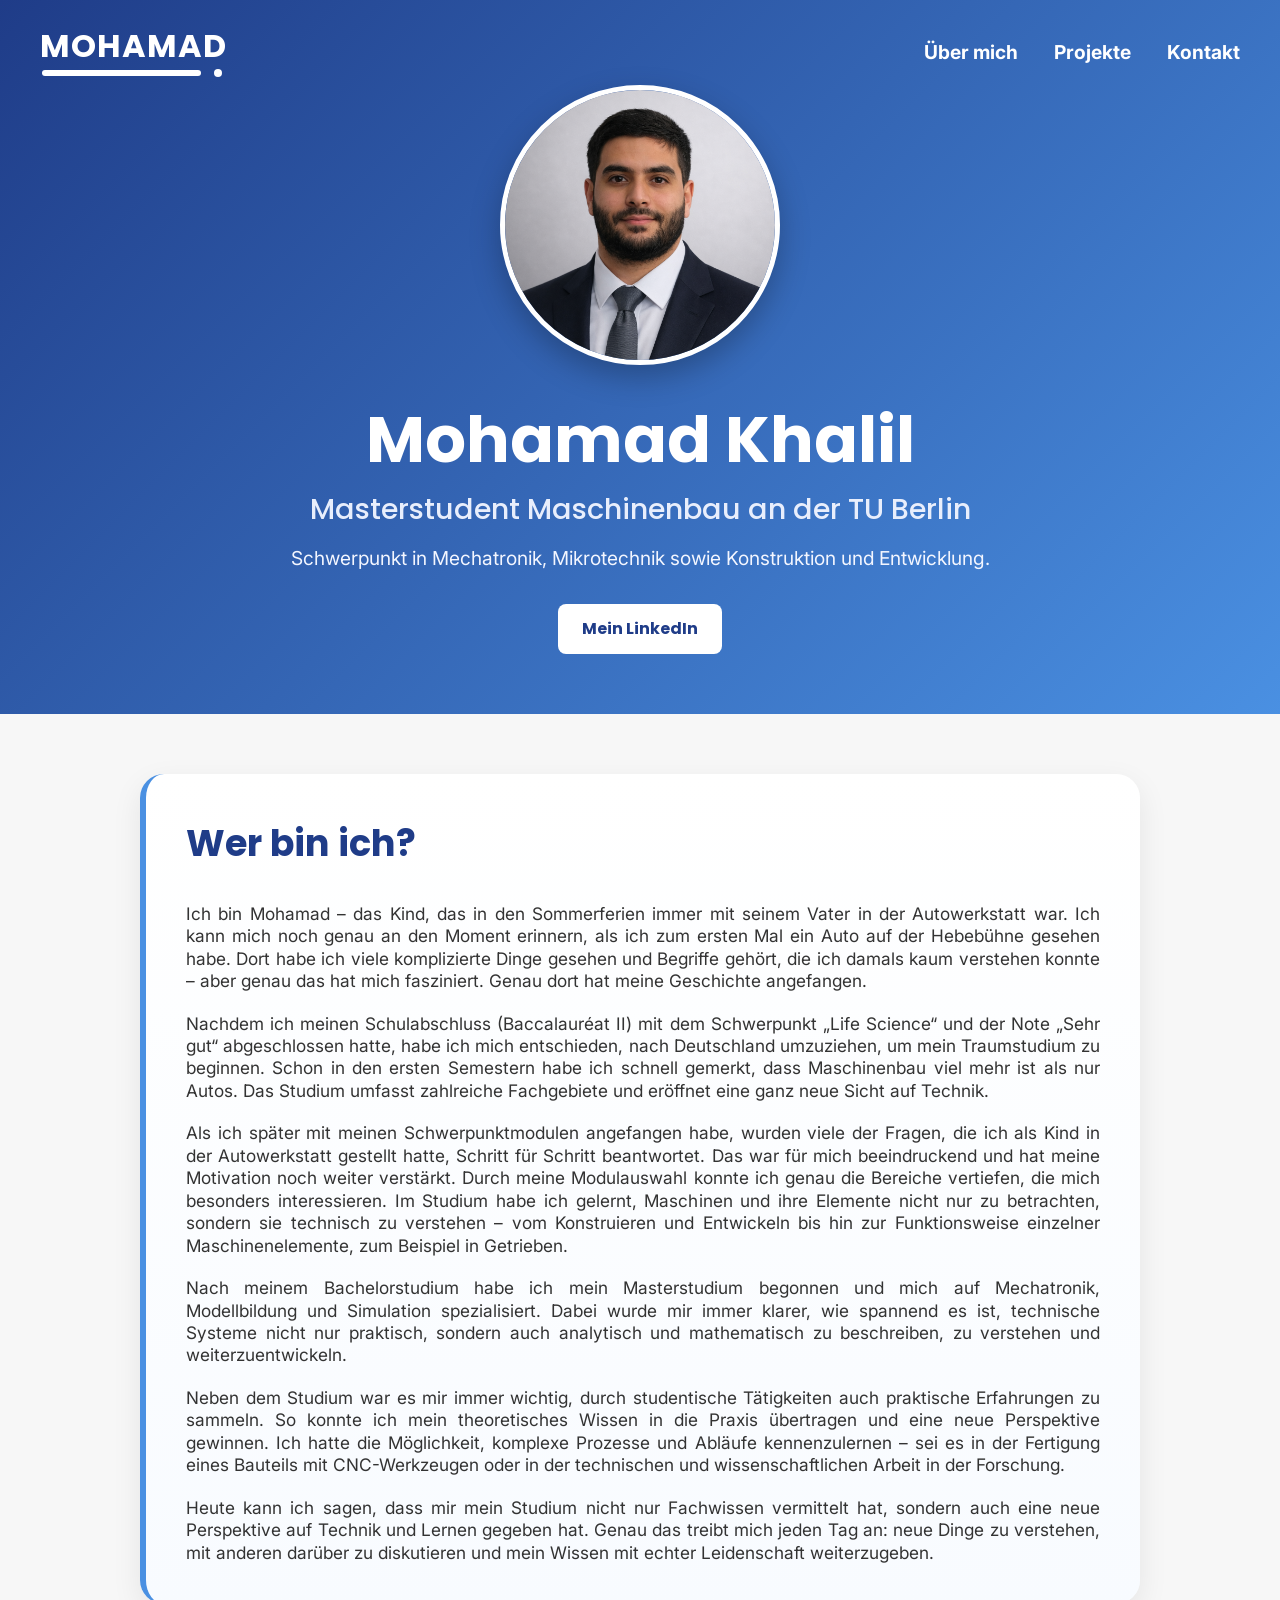
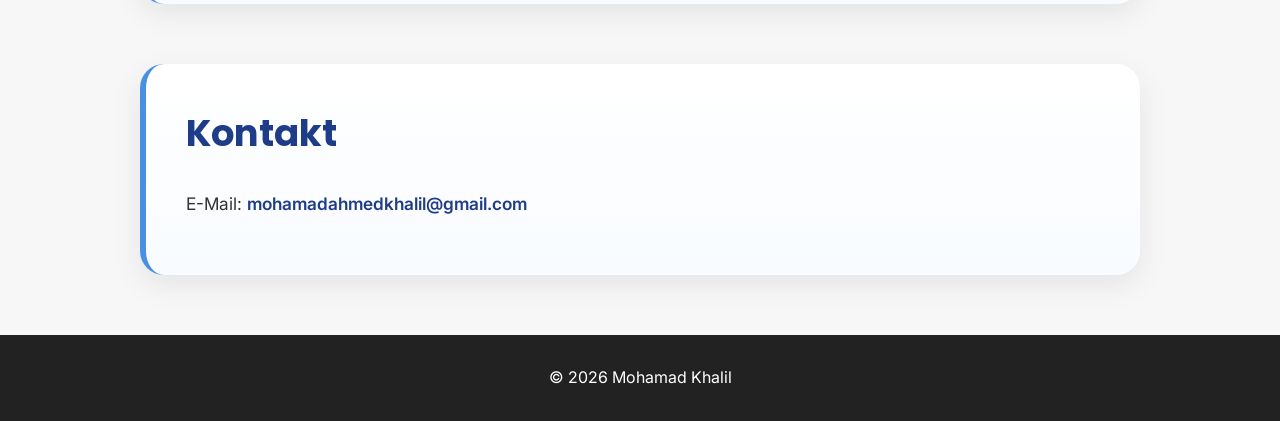
==== Portofolio/index.html @ 3ba8e9c3 "Add files via upload" ====
<!DOCTYPE html>
<html lang="de">
<head>
  <meta charset="UTF-8" />
  <meta name="viewport" content="width=device-width, initial-scale=1.0" />
  <title>Mein Portfolio</title>
  <link rel="stylesheet" href="style.css" />
  <link rel="preconnect" href="https://fonts.googleapis.com">
  <link rel="preconnect" href="https://fonts.gstatic.com" crossorigin>
  <link href="https://fonts.googleapis.com/css2?family=Montserrat:wght@600;700&display=swap" rel="stylesheet">
  <link href="https://fonts.googleapis.com/css2?family=Inter:wght@400;500;600;700&family=Poppins:wght@500;600;700&display=swap" rel="stylesheet">
  <link rel="icon" type="image/png" href="img/Bewerbungsfoto.png">
</head>
<body>
  <header class="hero">
    <nav class="nav">
        <a href="D:\Portofolio\index.html" class="logo">
          <span class="logo-name">MOHAMAD<span class="logo-dot"></span></span>
        </a>

      <ul class="nav-links">
        <li><a href="#about">Über mich</a></li>
        <li><a href="pages/projects/index.html">Projekte</a></li>
        <li><a href="#contact">Kontakt</a></li>
      </ul>
    </nav>

    <div class="hero-image">
        <img src="img/Bewerbungsfoto.png" alt="Porträt von Mohamad Khalil">
    </div>

    <div class="hero-wrapper">
      <section class="hero-content">
        <h1>Mohamad Khalil</h1>
        <h2>Masterstudent Maschinenbau an der TU Berlin</h2>
        <p>Schwerpunkt in Mechatronik, Mikrotechnik sowie Konstruktion und Entwicklung.</p>
        <a class="btn" href="https://www.linkedin.com/in/mohamadahmedkhalil/" target="_blank" rel="noopener noreferrer">
  Mein LinkedIn
</a>
      </section>
    </div>
  </header>

  <main>
    <section id="about" class="about">
      <h2>Wer bin ich?</h2>

      <p>
        Ich bin Mohamad – das Kind, das in den Sommerferien immer mit seinem Vater in der
        Autowerkstatt war. Ich kann mich noch genau an den Moment erinnern, als ich zum ersten
        Mal ein Auto auf der Hebebühne gesehen habe. Dort habe ich viele komplizierte Dinge
        gesehen und Begriffe gehört, die ich damals kaum verstehen konnte – aber genau das hat
        mich fasziniert. Genau dort hat meine Geschichte angefangen.
      </p>

      <p>
        Nachdem ich meinen Schulabschluss (Baccalauréat II) mit dem Schwerpunkt „Life Science“
        und der Note „Sehr gut“ abgeschlossen hatte, habe ich mich entschieden, nach Deutschland
        umzuziehen, um mein Traumstudium zu beginnen. Schon in den ersten Semestern habe ich
        schnell gemerkt, dass Maschinenbau viel mehr ist als nur Autos. Das Studium umfasst
        zahlreiche Fachgebiete und eröffnet eine ganz neue Sicht auf Technik.
      </p>

      <p>
        Als ich später mit meinen Schwerpunktmodulen angefangen habe, wurden viele der Fragen,
        die ich als Kind in der Autowerkstatt gestellt hatte, Schritt für Schritt beantwortet.
        Das war für mich beeindruckend und hat meine Motivation noch weiter verstärkt. Durch
        meine Modulauswahl konnte ich genau die Bereiche vertiefen, die mich besonders
        interessieren. Im Studium habe ich gelernt, Maschinen und ihre Elemente nicht nur zu
        betrachten, sondern sie technisch zu verstehen – vom Konstruieren und Entwickeln bis
        hin zur Funktionsweise einzelner Maschinenelemente, zum Beispiel in Getrieben.
      </p>

      <p>
        Nach meinem Bachelorstudium habe ich mein Masterstudium begonnen und mich auf
        Mechatronik, Modellbildung und Simulation spezialisiert. Dabei wurde mir immer klarer,
        wie spannend es ist, technische Systeme nicht nur praktisch, sondern auch analytisch
        und mathematisch zu beschreiben, zu verstehen und weiterzuentwickeln.
      </p>

      <p>
        Neben dem Studium war es mir immer wichtig, durch studentische Tätigkeiten auch
        praktische Erfahrungen zu sammeln. So konnte ich mein theoretisches Wissen in die
        Praxis übertragen und eine neue Perspektive gewinnen. Ich hatte die Möglichkeit,
        komplexe Prozesse und Abläufe kennenzulernen – sei es in der Fertigung eines Bauteils
        mit CNC-Werkzeugen oder in der technischen und wissenschaftlichen Arbeit in der
        Forschung.
      </p>

      <p>
        Heute kann ich sagen, dass mir mein Studium nicht nur Fachwissen vermittelt hat,
        sondern auch eine neue Perspektive auf Technik und Lernen gegeben hat. Genau das treibt
        mich jeden Tag an: neue Dinge zu verstehen, mit anderen darüber zu diskutieren und mein
        Wissen mit echter Leidenschaft weiterzugeben.
      </p>
    </section>


    <section id="contact" class="contact">
      <h2>Kontakt</h2>
      <p>E-Mail: <a href="mailto:mohamadahmedkhalil@gmail.com">mohamadahmedkhalil@gmail.com</a></p>
    </section>
  </main>

  <footer class="footer">
    <p>© 2026 Mohamad Khalil</p>
  </footer>
</body>
</html>
---- Portofolio/style.css ----
* {
  box-sizing: border-box;
  margin: 0;
  padding: 0;
}

html {
  scroll-behavior: smooth;
}

body {
  font-family: 'Inter', sans-serif;
  line-height: 1.6;
  color: #222;
  background: #f7f7f7;
}

h1, h2, h3, .logo, .btn {
  font-family: 'Poppins', sans-serif;
}

.hero {
  background: linear-gradient(135deg, #1f3c88, #4a90e2);
  color: white;
  min-height: 50vh;
  padding: 20px 40px 60px;
}

.nav {
  max-width: 100%;
  margin: 0 auto;
  padding: -10px 40px;
  display: flex;
  align-items: center;
}

.nav-links {
  margin-left: auto;
  display: flex;
  gap: 36px;
  list-style: none;
  padding: 0;
  margin-top: 0;
  margin-bottom: 0;
  font-weight: 700
}

.nav-links a {
  color: white;
  text-decoration: none;
  font-family: 'Inter', sans-serif;
  font-size: 1.2rem;
}


.logo {
  font-family: 'Poppins', sans-serif;
  font-size: 2rem;
  font-weight: 700;
  color: white;
  letter-spacing: 0.03em;
}

.logo-name {
  position: relative;
  display: inline-block;
  padding-bottom: 14px;
}

.logo-name::after {
  content: "";
  position: absolute;
  left: 1%;
  bottom: 9px;
  width: 85%;
  height: 0.4rem;
  background: white;
  border-radius: 999px;
}

.logo-dot {
  position: absolute;
  right: 5px;
  bottom: 8px;
  width: 8px;
  height: 8px;
  background: white;
  border-radius: 50%;
}

.hero-wrapper {
  max-width: 1000px;
  margin: 40px auto 0;
  display: flex;
  flex-direction: column;
  align-items: center;
  text-align: center;
  gap: 30px;
}

.hero-content h1 {
  font-size: 4rem;
  margin-bottom: 10px;
  line-height: 1.1;
}

.hero-content h2 {
  font-size: 1.8rem;
  font-weight: 500;
  margin-bottom: 10px;
  color: #e8eefc;
}

.hero-content p {
  font-size: 1.2rem;
  max-width: 900px;
  margin-bottom: 30px;
  line-height: 1.7;
  color: #f3f6ff;
}

.hero-image {
  width: 100%;
  display: flex;
  justify-content: center;
}

.hero-image img {
  width: 280px;
  height: 280px;
  object-fit: cover;
  border-radius: 50%;
  border: 5px solid white;
  box-shadow: 0 12px 30px rgba(0, 0, 0, 0.25);
}

.btn {
  display: inline-block;
  background: white;
  color: #1f3c88;
  padding: 12px 24px;
  text-decoration: none;
  border-radius: 8px;
  font-weight: bold;
}

.about {
  max-width: 1000px;
  margin: 60px auto;
  padding: 40px;
  background: linear-gradient(180deg, #ffffff, #f8fbff);
  border-radius: 24px;
  box-shadow: 0 10px 30px rgba(0, 0, 0, 0.08);
  border-left: 6px solid #4a90e2;
}

.about h2 {
  font-size: 2.3rem;
  margin-bottom: 30px;
  color: #1f3c88;
}

.about p {
  font-family: 'Inter', sans-serif;
  font-size: 1.08rem;
  line-height: 1.3;
  color: #333;
  margin-bottom: 20px;
  font-weight: 400;
  text-align: justify;
  hyphens: auto;
}

.about p:last-child {
  margin-bottom: 0;
}

.projects {
  max-width: 1000px;
  margin: 60px auto;
  padding: 0 20px;
}

.contact {
  max-width: 1000px;
  margin: 60px auto;
  padding: 40px;
  background: linear-gradient(180deg, #ffffff, #f8fbff);
  border-radius: 24px;
  box-shadow: 0 10px 30px rgba(0, 0, 0, 0.08);
  border-left: 6px solid #4a90e2;
}

.contact a {
  color: #1f3c88;
  text-decoration: none;
  font-weight: 600;
}

.contact a:hover {
  text-decoration: underline;
}

.contact h2 {
  font-size: 2.3rem;
  margin-bottom: 30px;
  color: #1f3c88;
}

.contact p {
  font-family: 'Inter', sans-serif;
  font-size: 1.08rem;
  line-height: 1.3;
  color: #333;
  margin-bottom: 20px;
  font-weight: 400;
  text-align: justify;
  hyphens: auto;
}

.cards {
  display: grid;
  grid-template-columns: repeat(auto-fit, minmax(250px, 1fr));
  gap: 20px;
}

.card {
  background: white;
  padding: 20px;
  border-radius: 12px;
  box-shadow: 0 4px 14px rgba(0, 0, 0, 0.08);
}

.footer {
  text-align: center;
  padding: 30px 20px;
  background: #222;
  color: white;
}
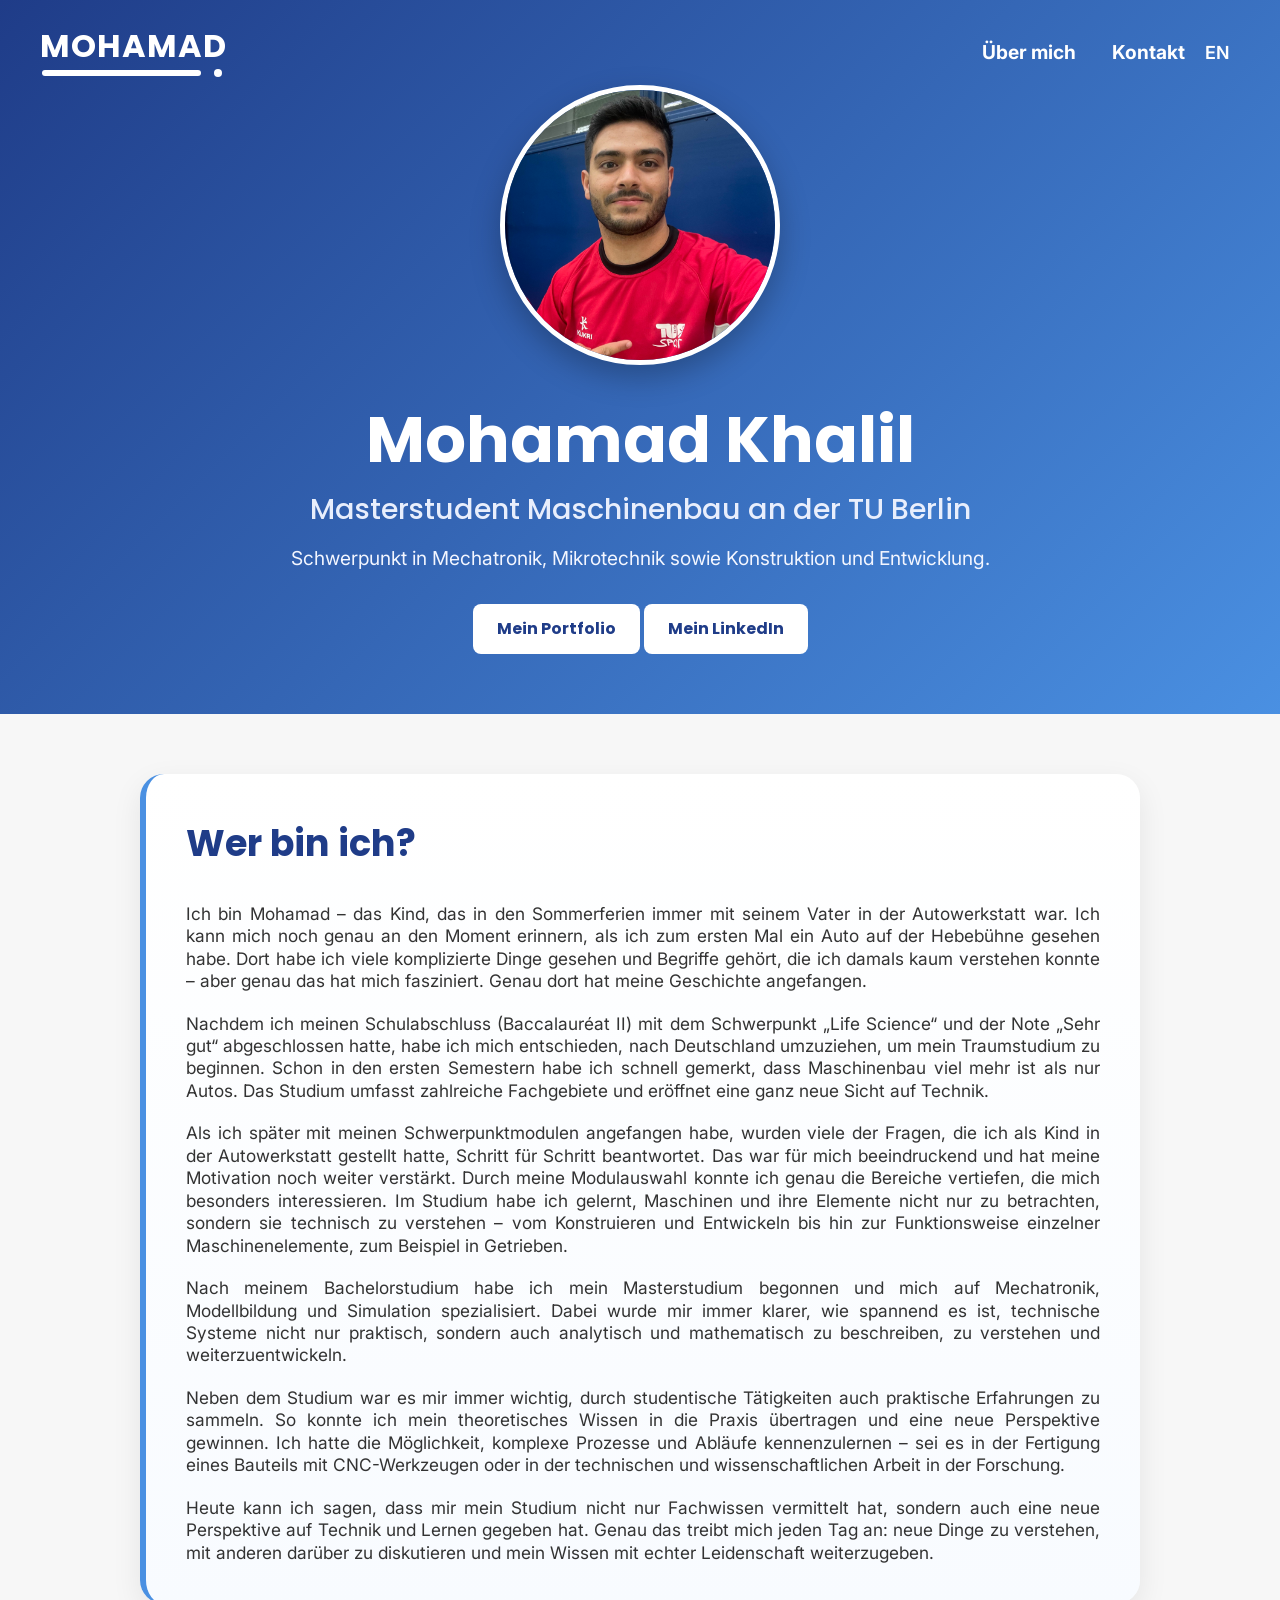
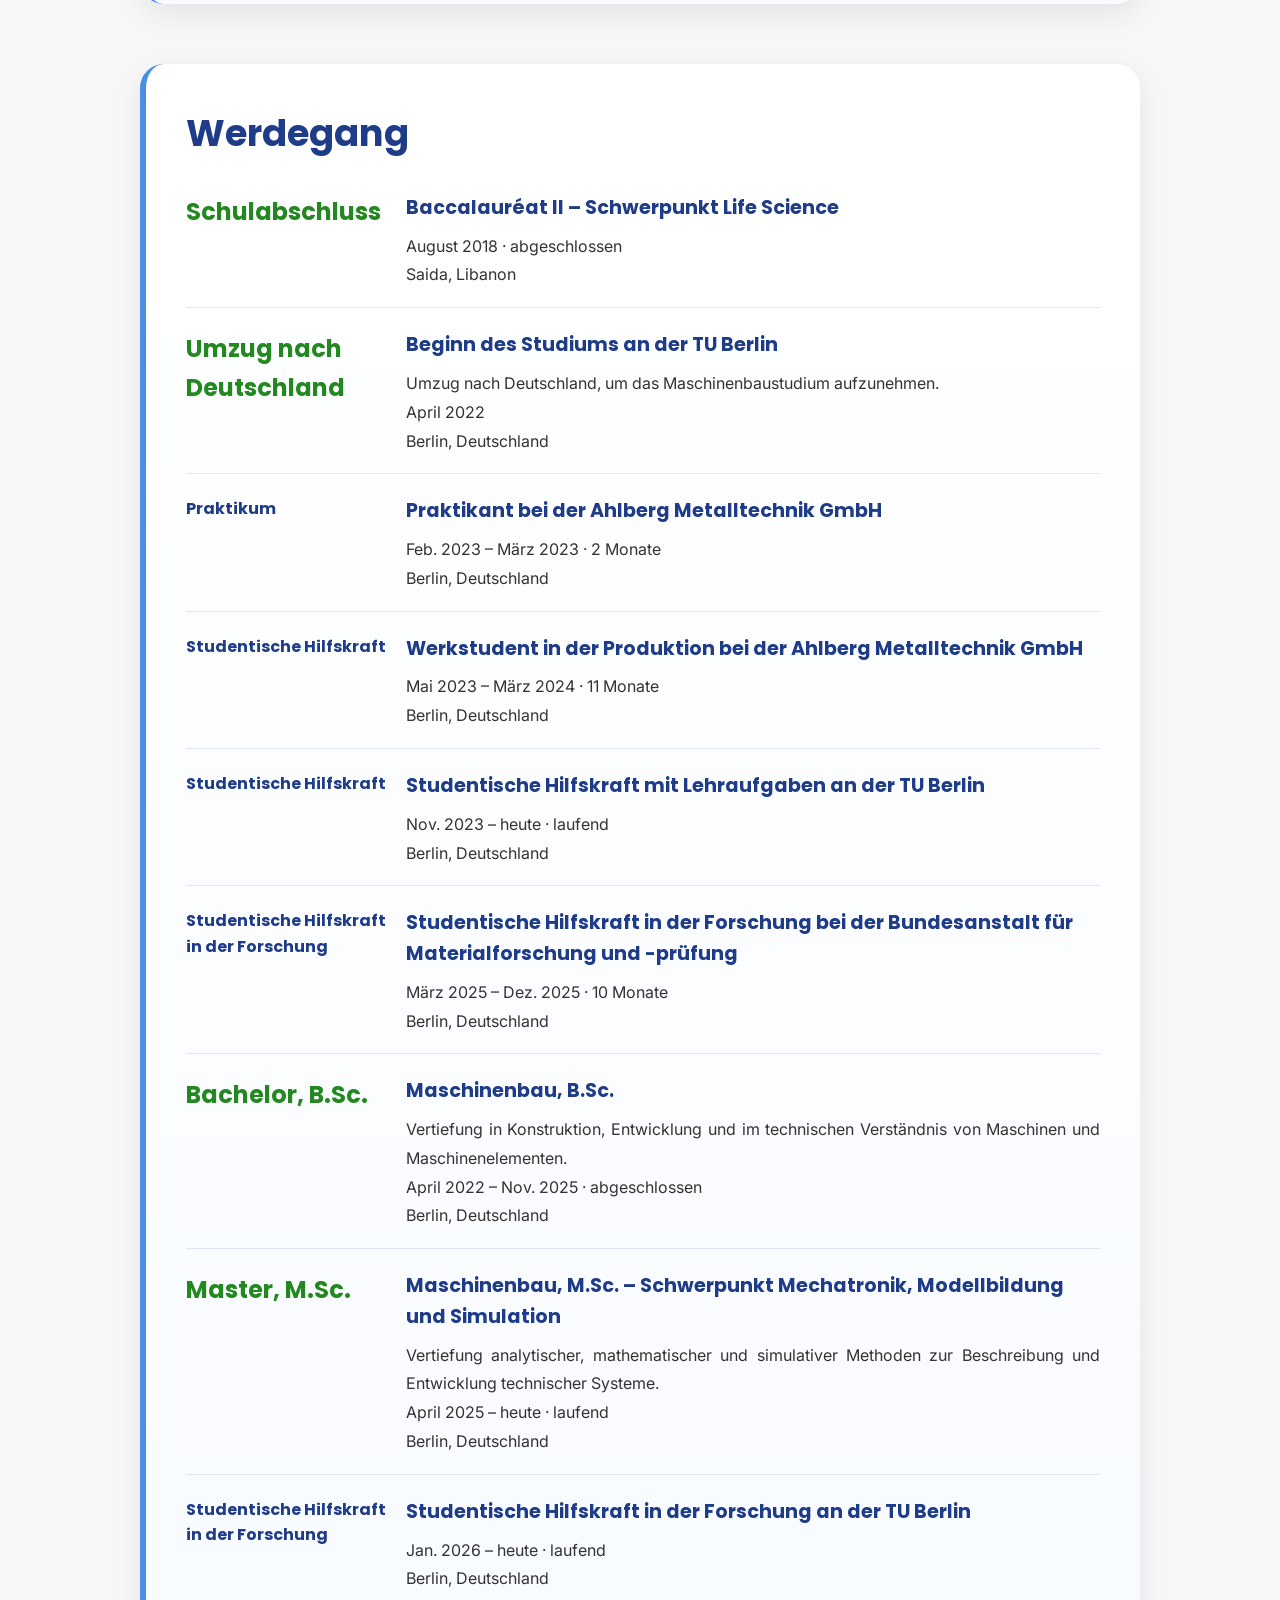
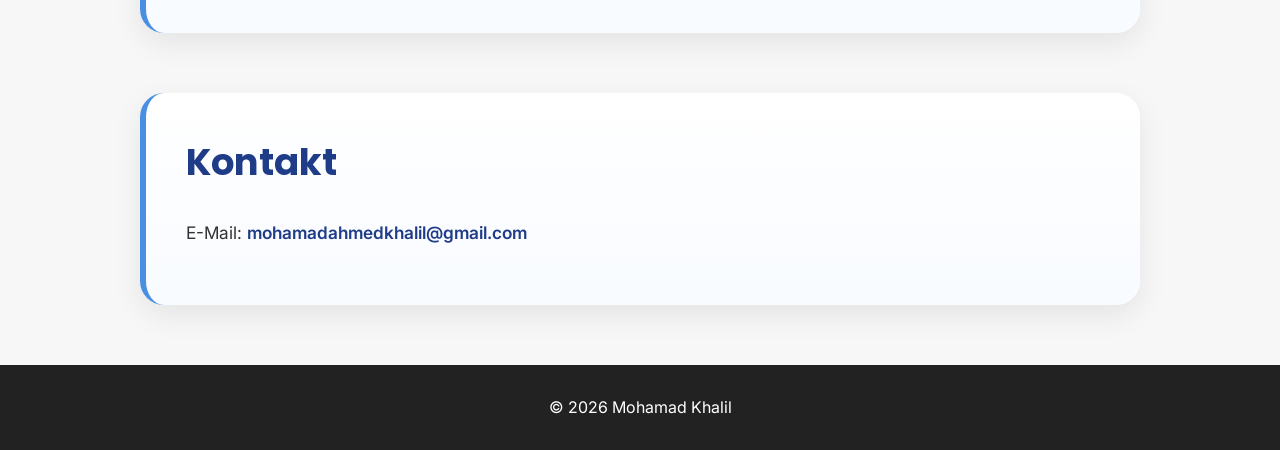
==== commit af16cf97: "Add files via upload" ====
--- a/Portofolio/index.html
+++ b/Portofolio/index.html
@@ -3,49 +3,82 @@
 <head>
   <meta charset="UTF-8" />
   <meta name="viewport" content="width=device-width, initial-scale=1.0" />
-  <title>Mein Portfolio</title>
+  <title>Mohamad</title>
   <link rel="stylesheet" href="style.css" />
   <link rel="preconnect" href="https://fonts.googleapis.com">
   <link rel="preconnect" href="https://fonts.gstatic.com" crossorigin>
   <link href="https://fonts.googleapis.com/css2?family=Montserrat:wght@600;700&display=swap" rel="stylesheet">
   <link href="https://fonts.googleapis.com/css2?family=Inter:wght@400;500;600;700&family=Poppins:wght@500;600;700&display=swap" rel="stylesheet">
-  <link rel="icon" type="image/png" href="img/Bewerbungsfoto.png">
+  <link rel="icon" type="image/JPG" href="img/Photo.JPG">
+  <script src="script.js" defer></script>
 </head>
 <body>
   <header class="hero">
     <nav class="nav">
-        <a href="D:\Portofolio\index.html" class="logo">
-          <span class="logo-name">MOHAMAD<span class="logo-dot"></span></span>
-        </a>
+      <a href="index.html" class="logo">
+        <span class="logo-name">MOHAMAD<span class="logo-dot"></span></span>
+      </a>
+
+      <button class="menu-toggle" type="button" aria-label="Menü öffnen" aria-expanded="false">
+        <span></span>
+        <span></span>
+        <span></span>
+      </button>
 
       <ul class="nav-links">
-        <li><a href="#about">Über mich</a></li>
-        <li><a href="pages/projects/index.html">Projekte</a></li>
-        <li><a href="#contact">Kontakt</a></li>
+        <li><a href="#about" data-i18n="navAbout">Über mich</a></li>
+        <li><a href="#contact" data-i18n="navContact">Kontakt</a></li>
       </ul>
+
+      <button id="lang-toggle" class="lang-btn" type="button">EN</button>
     </nav>
 
     <div class="hero-image">
-        <img src="img/Bewerbungsfoto.png" alt="Porträt von Mohamad Khalil">
+      <img
+        src="img/Photo.JPG"
+        alt="Porträt von Mohamad Khalil"
+        data-i18n-alt="heroImageAlt"
+      >
     </div>
 
     <div class="hero-wrapper">
       <section class="hero-content">
         <h1>Mohamad Khalil</h1>
-        <h2>Masterstudent Maschinenbau an der TU Berlin</h2>
-        <p>Schwerpunkt in Mechatronik, Mikrotechnik sowie Konstruktion und Entwicklung.</p>
-        <a class="btn" href="https://www.linkedin.com/in/mohamadahmedkhalil/" target="_blank" rel="noopener noreferrer">
-  Mein LinkedIn
-</a>
+        <h2 data-i18n="heroTitle">Masterstudent Maschinenbau an der TU Berlin</h2>
+        <p data-i18n="heroSubtitle">
+          Schwerpunkt in Mechatronik, Mikrotechnik sowie Konstruktion und Entwicklung.
+        </p>
+
+        <div class="hero-buttons">
+          <a
+            class="btn download-btn"
+            id="portfolio-download"
+            href="portfolio/DE/portfolio_pdflatex.pdf"
+            download
+            data-i18n="portfolioBtn"
+          >
+            Portfolio als PDF herunterladen
+          </a>
+
+          <a
+            class="btn"
+            href="https://www.linkedin.com/in/mohamadahmedkhalil/"
+            target="_blank"
+            rel="noopener noreferrer"
+            data-i18n="linkedinBtn"
+          >
+            Mein LinkedIn
+          </a>
+        </div>
       </section>
     </div>
   </header>
 
   <main>
     <section id="about" class="about">
-      <h2>Wer bin ich?</h2>
-
-      <p>
+      <h2 data-i18n="aboutHeading">Wer bin ich?</h2>
+
+      <p data-i18n="aboutP1">
         Ich bin Mohamad – das Kind, das in den Sommerferien immer mit seinem Vater in der
         Autowerkstatt war. Ich kann mich noch genau an den Moment erinnern, als ich zum ersten
         Mal ein Auto auf der Hebebühne gesehen habe. Dort habe ich viele komplizierte Dinge
@@ -53,7 +86,7 @@
         mich fasziniert. Genau dort hat meine Geschichte angefangen.
       </p>
 
-      <p>
+      <p data-i18n="aboutP2">
         Nachdem ich meinen Schulabschluss (Baccalauréat II) mit dem Schwerpunkt „Life Science“
         und der Note „Sehr gut“ abgeschlossen hatte, habe ich mich entschieden, nach Deutschland
         umzuziehen, um mein Traumstudium zu beginnen. Schon in den ersten Semestern habe ich
@@ -61,7 +94,7 @@
         zahlreiche Fachgebiete und eröffnet eine ganz neue Sicht auf Technik.
       </p>
 
-      <p>
+      <p data-i18n="aboutP3">
         Als ich später mit meinen Schwerpunktmodulen angefangen habe, wurden viele der Fragen,
         die ich als Kind in der Autowerkstatt gestellt hatte, Schritt für Schritt beantwortet.
         Das war für mich beeindruckend und hat meine Motivation noch weiter verstärkt. Durch
@@ -71,14 +104,14 @@
         hin zur Funktionsweise einzelner Maschinenelemente, zum Beispiel in Getrieben.
       </p>
 
-      <p>
+      <p data-i18n="aboutP4">
         Nach meinem Bachelorstudium habe ich mein Masterstudium begonnen und mich auf
         Mechatronik, Modellbildung und Simulation spezialisiert. Dabei wurde mir immer klarer,
         wie spannend es ist, technische Systeme nicht nur praktisch, sondern auch analytisch
         und mathematisch zu beschreiben, zu verstehen und weiterzuentwickeln.
       </p>
 
-      <p>
+      <p data-i18n="aboutP5">
         Neben dem Studium war es mir immer wichtig, durch studentische Tätigkeiten auch
         praktische Erfahrungen zu sammeln. So konnte ich mein theoretisches Wissen in die
         Praxis übertragen und eine neue Perspektive gewinnen. Ich hatte die Möglichkeit,
@@ -87,7 +120,7 @@
         Forschung.
       </p>
 
-      <p>
+      <p data-i18n="aboutP6">
         Heute kann ich sagen, dass mir mein Studium nicht nur Fachwissen vermittelt hat,
         sondern auch eine neue Perspektive auf Technik und Lernen gegeben hat. Genau das treibt
         mich jeden Tag an: neue Dinge zu verstehen, mit anderen darüber zu diskutieren und mein
@@ -95,15 +128,113 @@
       </p>
     </section>
 
+    <section id="journey" class="journey">
+      <h2 data-i18n="journeyHeading">Werdegang</h2>
+
+      <div class="journey-box">
+        <div class="journey-item">
+          <span class="schulabshluss" data-i18n="journeySchoolLabel">Schulabschluss</span>
+          <div class="journey-content">
+            <h3 data-i18n="journeySchoolTitle">Baccalauréat II – Schwerpunkt Life Science</h3>
+            <p data-i18n="journeySchoolDate">August 2018 · abgeschlossen</p>
+            <p data-i18n="journeySchoolLocation">Saida, Libanon</p>
+          </div>
+        </div>
+
+        <div class="journey-item">
+          <span class="umzug" data-i18n="journeyMoveLabel">Umzug nach Deutschland</span>
+          <div class="journey-content">
+            <h3 data-i18n="journeyMoveTitle">Beginn des Studiums an der TU Berlin</h3>
+            <p data-i18n="journeyMoveText">Umzug nach Deutschland, um das Maschinenbaustudium aufzunehmen.</p>
+            <p data-i18n="journeyMoveDate">April 2022</p>
+            <p data-i18n="journeyMoveLocation">Berlin, Deutschland</p>
+          </div>
+        </div>
+
+        <div class="journey-item">
+          <span class="journey-year" data-i18n="journeyInternshipLabel">Praktikum</span>
+          <div class="journey-content">
+            <h3 data-i18n="journeyInternshipTitle">Praktikant bei der Ahlberg Metalltechnik GmbH</h3>
+            <p data-i18n="journeyInternshipDate">Feb. 2023 – März 2023 · 2 Monate</p>
+            <p data-i18n="journeyInternshipLocation">Berlin, Deutschland</p>
+          </div>
+        </div>
+
+        <div class="journey-item">
+          <span class="journey-year" data-i18n="journeyProductionLabel">Studentische Hilfskraft</span>
+          <div class="journey-content">
+            <h3 data-i18n="journeyProductionTitle">Werkstudent in der Produktion bei der Ahlberg Metalltechnik GmbH</h3>
+            <p data-i18n="journeyProductionDate">Mai 2023 – März 2024 · 11 Monate</p>
+            <p data-i18n="journeyProductionLocation">Berlin, Deutschland</p>
+          </div>
+        </div>
+
+        <div class="journey-item">
+          <span class="journey-year" data-i18n="journeyTutorLabel">Studentische Hilfskraft</span>
+          <div class="journey-content">
+            <h3 data-i18n="journeyTutorTitle">Studentische Hilfskraft mit Lehraufgaben an der TU Berlin</h3>
+            <p data-i18n="journeyTutorDate">Nov. 2023 – heute · laufend</p>
+            <p data-i18n="journeyTutorLocation">Berlin, Deutschland</p>
+          </div>
+        </div>
+
+        <div class="journey-item">
+          <span class="journey-year" data-i18n="journeyResearchBamLabel">Studentische Hilfskraft in der Forschung</span>
+          <div class="journey-content">
+            <h3 data-i18n="journeyResearchBamTitle">Studentische Hilfskraft in der Forschung bei der Bundesanstalt für Materialforschung und -prüfung</h3>
+            <p data-i18n="journeyResearchBamDate">März 2025 – Dez. 2025 · 10 Monate</p>
+            <p data-i18n="journeyResearchBamLocation">Berlin, Deutschland</p>
+          </div>
+        </div>
+
+        <div class="journey-item">
+          <span class="Bachelor" data-i18n="journeyBachelorLabel">Bachelor, B.Sc.</span>
+          <div class="journey-content">
+            <h3 data-i18n="journeyBachelorTitle">Maschinenbau, B.Sc.</h3>
+            <p data-i18n="journeyBachelorText">
+              Vertiefung in Konstruktion, Entwicklung und im technischen Verständnis
+              von Maschinen und Maschinenelementen.
+            </p>
+            <p data-i18n="journeyBachelorDate">April 2022 – Nov. 2025 · abgeschlossen</p>
+            <p data-i18n="journeyBachelorLocation">Berlin, Deutschland</p>
+          </div>
+        </div>
+
+        <div class="journey-item">
+          <span class="Master" data-i18n="journeyMasterLabel">Master, M.Sc.</span>
+          <div class="journey-content">
+            <h3 data-i18n="journeyMasterTitle">Maschinenbau, M.Sc. – Schwerpunkt Mechatronik, Modellbildung und Simulation</h3>
+            <p data-i18n="journeyMasterText">
+              Vertiefung analytischer, mathematischer und simulativer Methoden zur
+              Beschreibung und Entwicklung technischer Systeme.
+            </p>
+            <p data-i18n="journeyMasterDate">April 2025 – heute · laufend</p>
+            <p data-i18n="journeyMasterLocation">Berlin, Deutschland</p>
+          </div>
+        </div>
+
+        <div class="journey-item">
+          <span class="journey-year" data-i18n="journeyResearchTuLabel">Studentische Hilfskraft in der Forschung</span>
+          <div class="journey-content">
+            <h3 data-i18n="journeyResearchTuTitle">Studentische Hilfskraft in der Forschung an der TU Berlin</h3>
+            <p data-i18n="journeyResearchTuDate">Jan. 2026 – heute · laufend</p>
+            <p data-i18n="journeyResearchTuLocation">Berlin, Deutschland</p>
+          </div>
+        </div>
+      </div>
+    </section>
 
     <section id="contact" class="contact">
-      <h2>Kontakt</h2>
-      <p>E-Mail: <a href="mailto:mohamadahmedkhalil@gmail.com">mohamadahmedkhalil@gmail.com</a></p>
+      <h2 data-i18n="contactHeading">Kontakt</h2>
+      <p>
+        <span data-i18n="emailLabel">E-Mail:</span>
+        <a href="mailto:mohamadahmedkhalil@gmail.com">mohamadahmedkhalil@gmail.com</a>
+      </p>
     </section>
   </main>
 
   <footer class="footer">
-    <p>© 2026 Mohamad Khalil</p>
+    <p data-i18n="footerText">© 2026 Mohamad Khalil</p>
   </footer>
 </body>
 </html>
--- a/Portofolio/style.css
+++ b/Portofolio/style.css
@@ -88,6 +88,23 @@
   border-radius: 50%;
 }
 
+.lang-btn {
+  background: transparent;
+  border: 1px transparent;
+  padding: 8px 10px;
+  border-radius: 999px;
+  cursor: pointer;
+  font-family: inherit;
+  font-weight: 600;
+  margin-left: 10px;
+  color: white;
+  font-size: 18px;
+}
+
+.lang-btn:hover {
+  transform: translateY(-1px);
+}
+
 .hero-wrapper {
   max-width: 1000px;
   margin: 40px auto 0;
@@ -129,6 +146,7 @@
   width: 280px;
   height: 280px;
   object-fit: cover;
+  object-position: center 0%;
   border-radius: 50%;
   border: 5px solid white;
   box-shadow: 0 12px 30px rgba(0, 0, 0, 0.25);
@@ -231,6 +249,89 @@
   box-shadow: 0 4px 14px rgba(0, 0, 0, 0.08);
 }
 
+.journey {
+  max-width: 1000px;
+  margin: 60px auto;
+  padding: 40px;
+  background: linear-gradient(180deg, #ffffff, #f8fbff);
+  border-radius: 24px;
+  box-shadow: 0 10px 30px rgba(0, 0, 0, 0.08);
+  border-left: 6px solid #4a90e2;
+}
+
+.journey h2 {
+  font-size: 2.3rem;
+  margin-bottom: 30px;
+  color: #1f3c88;
+}
+
+.journey-box {
+  display: flex;
+  flex-direction: column;
+  gap: 22px;
+}
+
+.journey-item {
+  display: grid;
+  grid-template-columns: 200px 1fr;
+  gap: 20px;
+  align-items: start;
+  padding-bottom: 18px;
+  border-bottom: 1px solid rgba(31, 60, 136, 0.12);
+}
+
+.journey-item:last-child {
+  border-bottom: none;
+  padding-bottom: 0;
+}
+
+.journey-year {
+  font-weight: 700;
+  color: #1f3c88;
+  font-family: 'Poppins', sans-serif;
+}
+
+.schulabshluss {
+  font-size: 1.5rem;
+  font-weight: 700;
+  color: #22881f;
+  font-family: 'Poppins', sans-serif;
+}
+
+.umzug {
+  font-size: 1.5rem;
+  font-weight: 700;
+  color: #22881f;
+  font-family: 'Poppins', sans-serif;
+}
+
+.Bachelor {
+  font-size: 1.5rem;
+  font-weight: 700;
+  color: #22881f;
+  font-family: 'Poppins', sans-serif;
+}
+
+.Master {
+  font-size: 1.5rem;
+  font-weight: 700;
+  color: #22881f;
+  font-family: 'Poppins', sans-serif;
+}
+
+.journey-content h3 {
+  font-size: 1.2rem;
+  margin-bottom: 8px;
+  color: #1f3c88;
+}
+
+.journey-content p {
+  font-size: 1rem;
+  line-height: 1.8;
+  color: #333;
+  text-align: justify;
+}
+
 .footer {
   text-align: center;
   padding: 30px 20px;
@@ -238,3 +339,270 @@
   color: white;
 }
 
+/* =========================
+   Handy / Tablet Ergänzung
+   oberer Code bleibt gleich
+========================= */
+
+@media (max-width: 992px) {
+  .hero {
+    padding: 20px 24px 50px;
+  }
+
+  .hero-wrapper {
+    max-width: 90%;
+    gap: 24px;
+  }
+
+  .hero-content h1 {
+    font-size: 3.2rem;
+  }
+
+  .hero-content h2 {
+    font-size: 1.5rem;
+  }
+
+  .hero-content p {
+    font-size: 1.08rem;
+    max-width: 100%;
+  }
+
+  .about,
+  .contact,
+  .journey {
+    margin: 40px 20px;
+    padding: 30px;
+  }
+
+  .projects {
+    margin: 40px 20px;
+    padding: 0;
+  }
+
+  .journey-item {
+    grid-template-columns: 170px 1fr;
+    gap: 16px;
+  }
+
+  .nav-links {
+    gap: 24px;
+  }
+
+  .nav-links a {
+    font-size: 1.05rem;
+  }
+}
+
+@media (max-width: 768px) {
+  body {
+    overflow-x: hidden;
+  }
+
+  .hero {
+    padding: 18px 16px 40px;
+    min-height: auto;
+  }
+
+  .hero-wrapper {
+    margin-top: 24px;
+    max-width: 100%;
+    gap: 20px;
+  }
+
+  .hero-content h1 {
+    font-size: 2.4rem;
+  }
+
+  .hero-content h2 {
+    font-size: 1.2rem;
+  }
+
+  .hero-content p {
+    font-size: 1rem;
+    line-height: 1.6;
+    max-width: 100%;
+  }
+
+  .hero-image img {
+    width: 220px;
+    height: 220px;
+  }
+
+  .logo {
+    font-size: 1.6rem;
+  }
+
+  .nav {
+    width: 100%;
+  }
+
+  .nav-links {
+    gap: 16px;
+    flex-wrap: wrap;
+  }
+
+  .nav-links a {
+    font-size: 1rem;
+  }
+
+  .lang-btn {
+    font-size: 16px;
+  }
+
+  .about,
+  .contact,
+  .journey {
+    margin: 30px 14px;
+    padding: 22px 18px;
+  }
+
+  .projects {
+    margin: 30px 14px;
+    padding: 0;
+  }
+
+  .about h2,
+  .contact h2,
+  .journey h2 {
+    font-size: 1.8rem;
+    margin-bottom: 20px;
+  }
+
+  .about p,
+  .contact p,
+  .journey-content p {
+    font-size: 0.98rem;
+    line-height: 1.6;
+  }
+
+  .journey-item {
+    grid-template-columns: 130px 1fr;
+    gap: 14px;
+  }
+
+  .journey-content h3 {
+    font-size: 1.05rem;
+  }
+
+  .schulabshluss,
+  .umzug,
+  .Bachelor,
+  .Master {
+    font-size: 1.2rem;
+  }
+
+  .cards {
+    grid-template-columns: 1fr;
+  }
+}
+
+@media (max-width: 480px) {
+  .hero-content h1 {
+    font-size: 1.9rem;
+  }
+
+  .hero-content h2 {
+    font-size: 1rem;
+  }
+
+  .hero-content p {
+    font-size: 0.95rem;
+  }
+
+  .hero-image img {
+    width: 180px;
+    height: 180px;
+  }
+
+  .logo {
+    font-size: 1.3rem;
+  }
+
+  .nav-links {
+    gap: 12px;
+  }
+
+  .nav-links a {
+    font-size: 0.95rem;
+  }
+
+  .about h2,
+  .contact h2,
+  .journey h2 {
+    font-size: 1.5rem;
+  }
+
+  .journey-item {
+    grid-template-columns: 1fr;
+    gap: 8px;
+  }
+
+  .journey-year {
+    margin-bottom: 4px;
+  }
+}
+
+/* Hamburger-Button standardmäßig verstecken */
+.menu-toggle {
+  display: none;
+  background: rgba(34, 47, 68, 0.95);
+  border: none;
+  border-radius: 14px;
+  width: 52px;
+  height: 52px;
+  cursor: pointer;
+  padding: 0;
+  align-items: center;
+  justify-content: center;
+  flex-direction: column;
+  gap: 5px;
+}
+
+.menu-toggle span {
+  display: block;
+  width: 22px;
+  height: 2px;
+  background: #5f6977;
+  border-radius: 999px;
+}
+
+/* Nur für Mobile */
+@media (max-width: 768px) {
+  .nav {
+    position: relative;
+    justify-content: space-between;
+    align-items: center;
+    padding: 10px 16px;
+  }
+
+  .menu-toggle {
+    display: flex;
+    margin-left: auto;
+  }
+
+  .nav-links {
+    display: none;
+    position: absolute;
+    top: 72px;
+    right: 16px;
+    width: 220px;
+    background: rgba(34, 47, 68, 0.98);
+    border-radius: 16px;
+    padding: 14px;
+    flex-direction: column;
+    gap: 14px;
+    box-shadow: 0 12px 30px rgba(0, 0, 0, 0.2);
+    z-index: 1000;
+  }
+
+  .nav-links.active {
+    display: flex;
+  }
+
+  .nav-links a {
+    color: white;
+    font-size: 1rem;
+    display: block;
+    width: 100%;
+  }
+}
